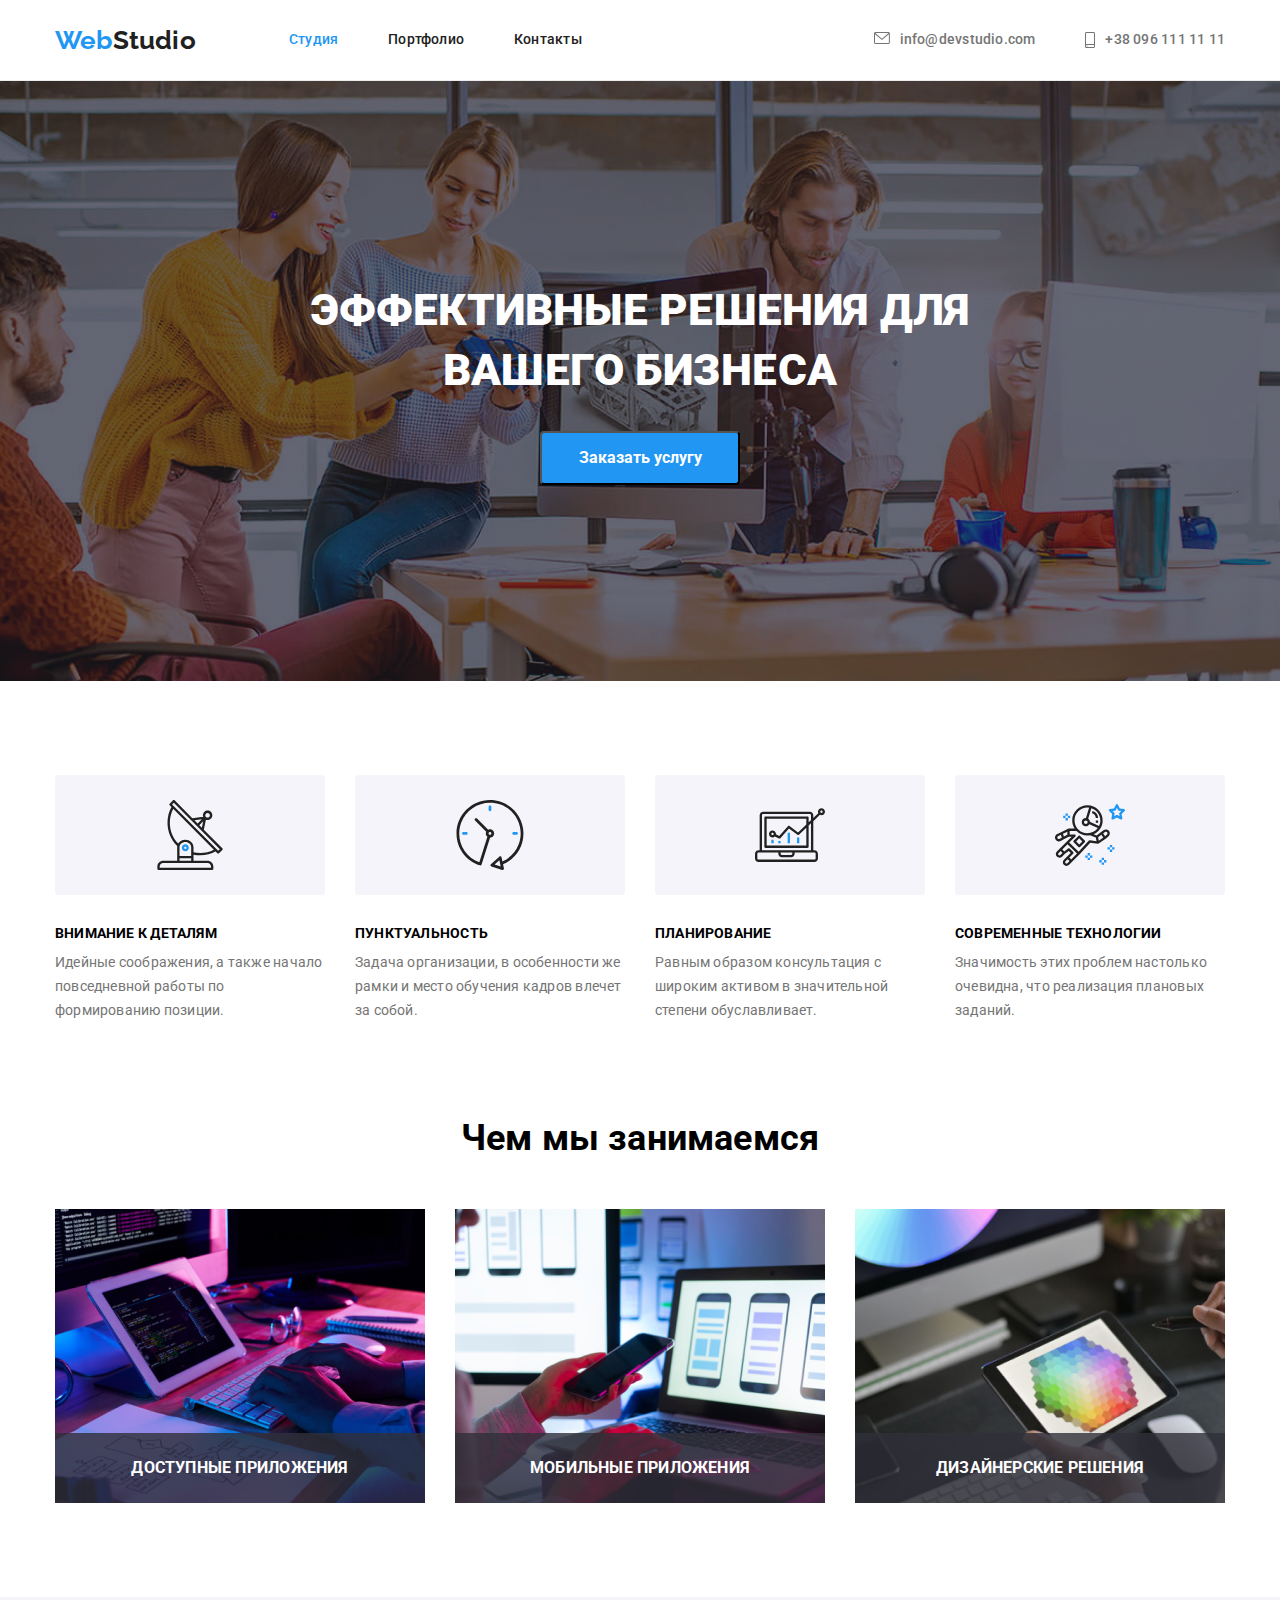
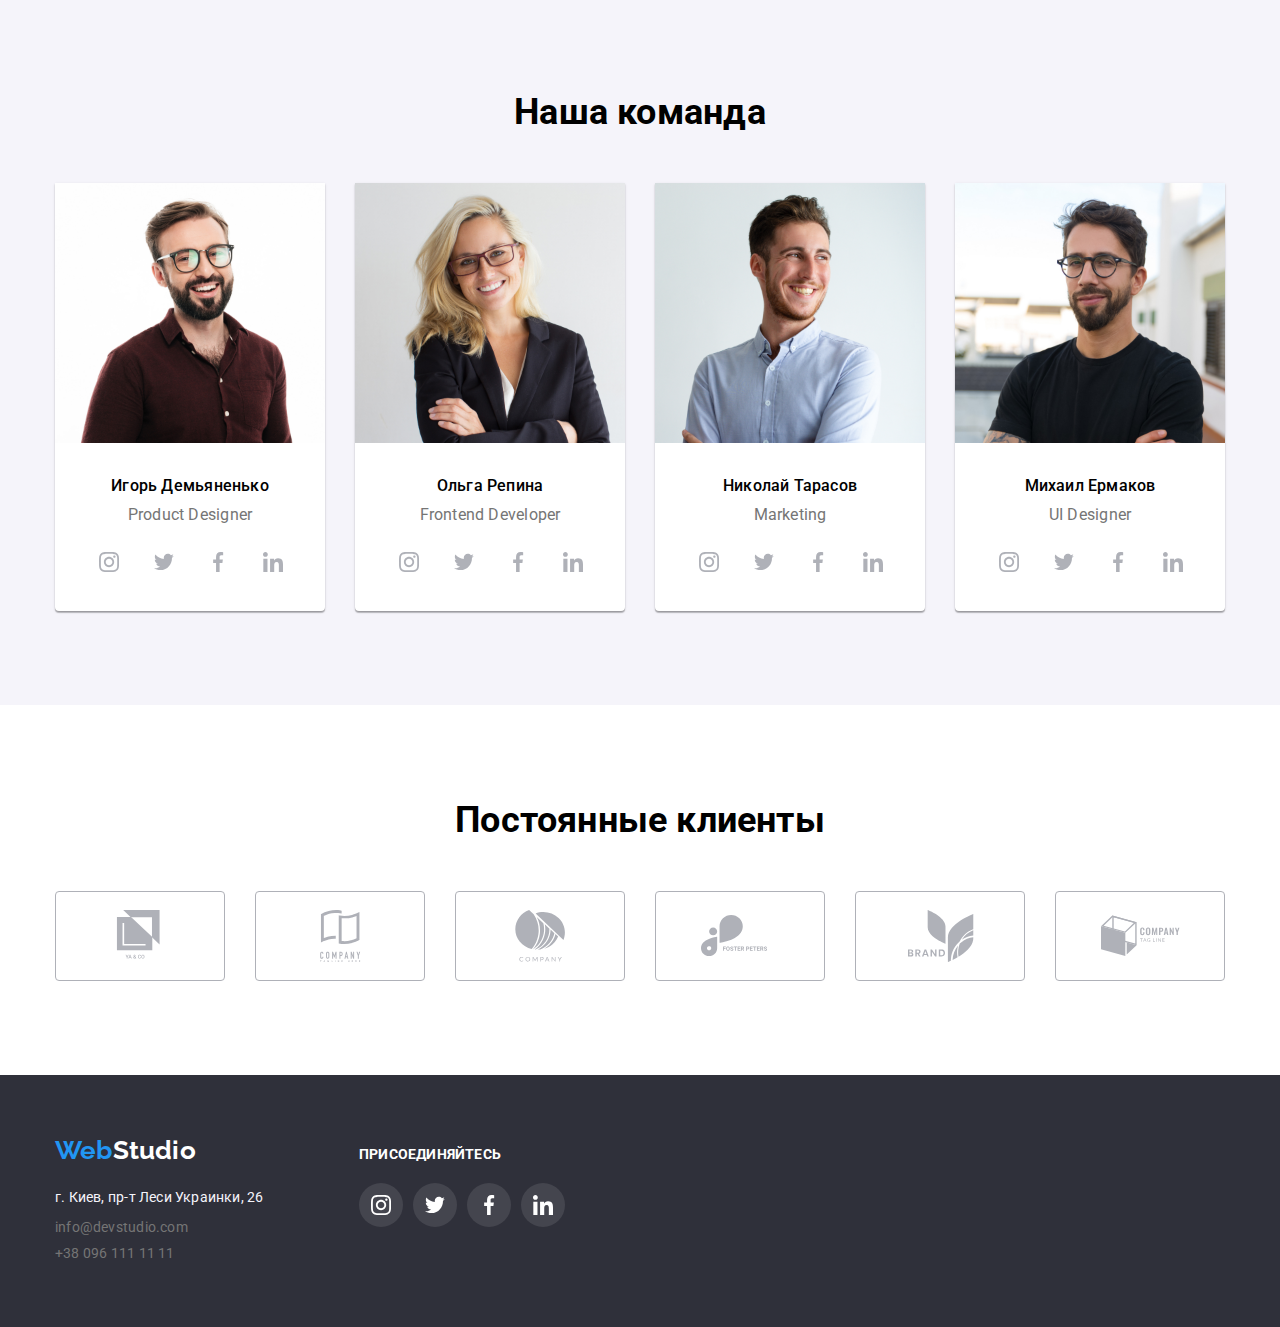
==== index.html @ 221ba4b7 "hw-5" ====
<!DOCTYPE html>
<html lang="en">

<head>
    <meta charset="UTF-8">
    <meta name="viewport" content="width=device-width, initial-scale=1.0">
    <title>Document</title>
    <link rel="stylesheet" href="https://cdnjs.cloudflare.com/ajax/libs/modern-normalize/1.0.0/modern-normalize.min.css">
    <link href="https://fonts.googleapis.com/css2?family=Raleway:wght@700&family=Roboto:wght@400;500;700;900&display=swap" rel="stylesheet">
    <link rel="stylesheet" href="./css/style.css">
    <link rel="preconnect" href="https://fonts.gstatic.com">
    
</head>

<body>
    <!--Header-->
    <header>
        <div class="container" >
            <nav class="nav-bar">
            <a href="index.html" class="logo-title"> 
                Web<span class="logoweb" >Studio</span>
            </a>

            <ul class="list-nav list">
                <li class="item"><a class="current" href="./index.html" >Студия</a></li>
                <li class="item"><a class="head-link" href="./portfolio.html">Портфолио</a></li>
                <li class="item"><a class="head-link" href="#" >Контакты</a></li>
            </ul>
            </nav>  
            
            <ul class="auth-nav list">
                <li class="email-link">
                    <a href="mailto:info@devstudio.com" class="contacts">
                        <svg class="icon-envelope">
                        <use href="./img/sprite.svg#icon-envelope"></use>
                        </svg>info@devstudio.com </a >
                </li>
                <li class="tel-link">
                    <a href="tel:380961111111" class="contacts">
                        <svg class="icon-smartphone">
                            <use href="./img/sprite.svg#icon-smartphone"></use>
                            </svg>+38 096 111 11 11</a>
                    
                </li>
            </ul>
        
        </div>
    </header>


    <!--Hero-->

    <main>
        <section class="hero">
            <div class="overlay">
            <h1 class="slogan">ЭФФЕКТИВНЫЕ РЕШЕНИЯ ДЛЯ ВАШЕГО БИЗНЕСА</h1>
            <button  class="button-studio" type="button">Заказать услугу</button>
            </div>
        </section>

    <!--Features-->


    <section class="features">
        <div class="section-features container">
            <ul class="list">
                <li class="skils">
                    <div class="skills-icon-link">
                        <svg class="skill-icon">
                            <use href="./img/sprite.svg#icon-antenna"></use>
                        </svg>
                    </div>
                    <h3 class="skils-list">ВНИМАНИЕ К ДЕТАЛЯМ</h3>
                    <p class="skils-title">Идейные соображения, а также начало повседневной работы по формированию позиции.</p>
                </li>
                <li class="skils">
                    <div class="skills-icon-link">
                        <svg class="skill-icon">
                            <use href="./img/sprite.svg#icon-clock"></use>
                        </svg>
                    </div>
                    <h3 class="skils-list">ПУНКТУАЛЬНОСТЬ</h3>
                    <p class="skils-title">Задача организации, в особенности же рамки и место обучения кадров влечет за собой.</p>
                </li>
                <li class="skils">
                    <div class="skills-icon-link">
                        <svg class="skill-icon">
                            <use href="./img/sprite.svg#icon-diagram"></use>
                        </svg>
                    </div>
                    <h3 class="skils-list">ПЛАНИРОВАНИЕ</h3>
                    <p class="skils-title">Равным образом консультация с широким активом в значительной степени обуславливает.</p>

                </li>
                <li class="skils">
                    <div class="skills-icon-link">
                        <svg class="skill-icon">
                            <use href="./img/sprite.svg#icon-astronaut"></use>
                        </svg>
                    </div>
                    <h3 class="skils-list">СОВРЕМЕННЫЕ ТЕХНОЛОГИИ </h3>
                    <p class="skils-title">Значимость этих проблем настолько очевидна, что реализация плановых заданий.</p>
                </li>
            </ul>
        </div>
    </section>

        <!--What are we doing-->
        <div class="img-container">
                <div>
                    <h2 class="section-slogan">Чем мы занимаемся</h2>
                        <ul class="img list">
                            <li>
                                <div class="product">
                                    <img  src="./img/laptop.jpg" alt="coding1">
                                    <div class="image-overlay">
                                        <h3 class="image-title">ДОСТУПНЫЕ ПРИЛОЖЕНИЯ</h3>
                                    </div>
                                </div>
                            </li>
                            <li>
                                <div class="product">
                                    <img class="coding-photo "  src="./img/iphone.jpg" alt="coding2">
                                    <div class="image-overlay">
                                        <h3 class="image-title">МОБИЛЬНЫЕ ПРИЛОЖЕНИЯ</h3>
                                    </div>
                                </div>   
                            </li>
                            
                            <li>
                                <div class="product">
                                    <img  src="./img/pixels.jpg" alt="coding3">
                                    <div class="image-overlay">
                                        <h3 class="image-title">ДИЗАЙНЕРСКИЕ РЕШЕНИЯ</h3>
                                    </div>
                                </div>   
                            </li> 
                            
                        </ul>
                </div> 
        </div>

        <!--Our team section-->
        <section class="our-team-container">
            <div class="our-team">
                <h2 class="section-slogan">Наша команда</h2>
                <ul class="team list">
                    <li class="team-person">
                        <img src="./img//igor.jpg" alt="photo of igor" width="270">
                        <div class="descr-container">
                            <h3 class="names">Игорь Демьяненько</h3>
                            <p class="profession">Product Designer</p>
                            <ul class="social-links list">
                                <li class="instagram">
                                    <a class="icon-link" href="#">
                                        <svg class="social-icon">
                                            <use href="./img/sprite.svg#icon-instagram"></use>
                                        </svg>
                                    </a>
                                </li>
                                <li class="twitter">
                                    <a class="icon-link" href="#">
                                        <svg class="social-icon">
                                            <use href="./img/sprite.svg#icon-twitter"></use>
                                        </svg>
                                    </a>
                                </li>
                                <li class="facebook">
                                    <a class="icon-link" href="#">
                                        <svg class="social-icon">
                                            <use href="./img/sprite.svg#icon-facebook"></use>
                                        </svg>
                                    </a>
                                </li>
                                <li class="linkedin">
                                    <a class="icon-link" href="#">
                                        <svg class="social-icon">
                                            <use href="./img/sprite.svg#icon-linkedin"></use>
                                        </svg>
                                    </a>
                                </li>
                            </ul>
                        </div>
                    </li>
                    <li class="team-person">
                        <img src="./img//olga.jpg" alt="photo of olga" width="270">
                        <div class="descr-container">
                            <h3 class="names">Ольга Репина</h3>
                            <p class="profession">Frontend Developer</p>
                            <ul class="social-links list">
                                <li class="instagram">
                                    <a class="icon-link" href="#">
                                        <svg class="social-icon">
                                            <use href="./img/sprite.svg#icon-instagram"></use>
                                        </svg>
                                    </a>
                                </li>
                                <li class="twitter">
                                    <a class="icon-link" href="#">
                                        <svg class="social-icon">
                                            <use href="./img/sprite.svg#icon-twitter"></use>
                                        </svg>
                                    </a>
                                </li>
                                <li class="facebook">
                                    <a class="icon-link" href="#">
                                        <svg class="social-icon">
                                            <use href="./img/sprite.svg#icon-facebook"></use>
                                        </svg>
                                    </a>
                                </li>
                                <li class="linkedin">
                                    <a class="icon-link" href="#">
                                        <svg class="social-icon">
                                            <use href="./img/sprite.svg#icon-linkedin"></use>
                                        </svg>
                                    </a>
                                </li>
                            </ul>
                        </div>
                    </li>
                    <li class="team-person">
                        <img src="./img/nikolay.jpg" alt="photo of nikolay" width="270">
                        <div class="descr-container">
                            <h3 class="names">Николай Тарасов</h3>
                            <p class="profession">Marketing</p>
                            <ul class="social-links list">
                                <li class="instagram">
                                    <a class="icon-link" href="#">
                                        <svg class="social-icon">
                                            <use href="./img/sprite.svg#icon-instagram"></use>
                                        </svg>
                                    </a>
                                </li>
                                <li class="twitter">
                                    <a class="icon-link" href="#">
                                        <svg class="social-icon">
                                            <use href="./img/sprite.svg#icon-twitter"></use>
                                        </svg>
                                    </a>
                                </li>
                                <li class="facebook">
                                    <a class="icon-link" href="#">
                                        <svg class="social-icon">
                                            <use href="./img/sprite.svg#icon-facebook"></use>
                                        </svg>
                                    </a>
                                </li>
                                <li class="linkedin">
                                    <a class="icon-link" href="#">
                                        <svg class="social-icon">
                                            <use href="./img/sprite.svg#icon-linkedin"></use>
                                        </svg>
                                    </a>
                                </li>
                            </ul>
                        </div>
                    </li>
                    <li class="team-person">
                        <img src="./img//mihail.jpg" alt="photo of mihail" width="270">
                        <div class="descr-container">
                            <h3 class="names">Михаил Ермаков</h3>
                            <p class="profession">UI Designer</p>
                            <ul class="social-links list">
                                <li class="instagram">
                                    <a class="icon-link" href="#">
                                        <svg class="social-icon">
                                            <use href="./img/sprite.svg#icon-instagram"></use>
                                        </svg>
                                    </a>
                                </li>
                                <li class="twitter">
                                    <a class="icon-link" href="#">
                                        <svg class="social-icon">
                                            <use href="./img/sprite.svg#icon-twitter"></use>
                                        </svg>
                                    </a>
                                </li>
                                <li class="facebook">
                                    <a class="icon-link" href="#">
                                        <svg class="social-icon">
                                            <use href="./img/sprite.svg#icon-facebook"></use>
                                        </svg>
                                    </a>
                                </li>
                                <li class="linkedin">
                                    <a class="icon-link" href="#">
                                        <svg class="social-icon">
                                            <use href="./img/sprite.svg#icon-linkedin"></use>
                                        </svg>
                                    </a>
                                </li>
                            </ul>
                        </div>
                    </li>
                </ul>
            </div>
        </section>
<!--постоянные клиенты-->
<section>
    <div class="clients-container">
        <h2 class="section-slogan">Постоянные клиенты</h2>
        <ul class="logo-list list">
            <li class="logo">
                <a class="logo-link" href="#">
                    <svg class="logo-icon">
                        <use href="./img/sprite.svg#icon-logo"  ></use>
                    </svg>
                </a>
            </li>
            <li class="logo">
                <a class="logo-link" href="#">
                    <svg class="logo-icon">
                        <use href="./img/sprite.svg#icon-logo-2"></use>
                    </svg>
                </a>
            </li>
            <li class="logo">
                <a class="logo-link" href="#">
                    <svg class="logo-icon">
                        <use href="./img/sprite.svg#icon-logo-3"></use>
                    </svg>
                </a>
            </li>
            <li class="logo">
                <a class="logo-link" href="#">
                    <svg class="logo-icon" >
                        <use href="./img/sprite.svg#icon-logo-4-1" ></use>
                    </svg>
                </a>
            </li>
            <li class="logo">
                <a class="logo-link" href="#">
                    <svg class="logo-icon">
                        <use href="./img/symbol-defs.svg#icon-logo-5-2"  ></use>
                    </svg>
                </a>
            </li>
            <li class="logo">
                <a class="logo-link" href="#">
                    <svg class="logo-icon" width="88" higth="45">
                        <use href="./img/sprite.svg#icon-logo-6-1" ></use>
                    </svg>
                </a>
            </li>
        </ul>
    </div>
</section>

</main>

    <!--Footer -->
    <footer class="page-footer">
        <div class="footer-container" >
            <div class="first-column">
                <a class="logo-title" href="./index.html">
                    <span>Web</span><span class="studio-footer">Studio</span>
                </a>
                <address class="location">
                    <span class="location-adress">г. Киев, пр-т Леси Украинки, 26</span> 
                </address>
                <ul class="footer-contacts">
                    <li class="footer-email"><a class="contacts-email"
                            href="mailto:info@devstudio.com">info@devstudio.com</a></li>
                    <li class="footer-tel"><a class="contacts-tel" href="tel:+380961111111">+38 096 111 11 11</a></li>
                </ul>
            </div>
        
        <div class="second-column">
            <p class="subscribe">Присоединяйтесь</p>
            <ul class="footer-social-links list">
                <li class="footer-social-item">
                    <a class="footer-icon-link" href="#">
                        <svg class="footer-social-icon">
                            <use href="./img/sprite.svg#icon-instagram"></use>
                        </svg>
                    </a>
                </li>
                <li class="footer-social-item">
                    <a class="footer-icon-link" href="#">
                        <svg class="footer-social-icon">
                            <use href="./img/sprite.svg#icon-twitter"></use>
                        </svg>
                    </a>
                </li>
                <li class="footer-social-item">
                    <a class="footer-icon-link" href="#">
                        <svg class="footer-social-icon">
                            <use href="./img/sprite.svg#icon-facebook"></use>
                        </svg>
                    </a>
                </li>
                <li class="footer-social-item">
                    <a class="footer-icon-link" href="#">
                        <svg class="footer-social-icon">
                            <use href="./img/sprite.svg#icon-linkedin"></use>
                        </svg>
                    </a>
                </li>
            </ul>
        </div>
    </div>
    </footer>
</body>

</html>
---- css/style.css ----
:root { 
--main-background-color:  #FFFFFF;
--sec-background-color:#F5F4FA; 
--dark-background-color:#2F303A;  
--accent-color: #2196F3;
--main-color: #212121;
--secondary-color: #757575; 
}

body { background-color: var(--main-background-color);
    font-weight: 400;
    font-size: 14px;
    letter-spacing: 0.015em;
    font-family: Roboto, sans-serif;}



a { text-decoration:none;}
li {list-style:none; 
font-family: Roboto;}

section {
    padding: 94px 0;
}

.footer-container,
.our-team, 
.container,
.clients-container,
.img-container { width: 1200px;
    padding-left: 15px;
    padding-right: 15px;
    margin-left: auto;
    margin-right: auto;}


/*header*/
header {
    border-bottom: 1px solid #ECECEC;
    background-color: var(--main-background-color);
}

.list {
    display: flex;
    padding: 0;
    margin: 0;
    list-style: none;
    text-decoration: none;
}


.nav-bar {  display: flex;
    align-items: center;}

.container {
    display: flex;
    align-items: center;
    justify-content: space-between;}

.logo-title { 
    margin-right: 93px;
    font-family: Raleway, sans-serif;
    text-decoration: none;
    font-weight: 700;
    font-size: 26px;
    line-height: 1.19;
}

.logoweb { color: #212121; }

.current,
.nav-logo-title > span,
.logo-title {
    color: var(--accent-color);
}

a{display: block;}


.icon-envelope {
    width: 16px;
    height: 12px;
    margin-right: 10px;
}

.icon-smartphone{
    width: 10px;
    height: 16px;
    margin-right: 10px;
}

.current,
.head-link {  padding: 32px 0;
    list-style: none;
    text-decoration: none;}

.list-nav,
.head-link {color: var(--main-color);
    font-weight: 500;
    font-size: 14px;
    line-height: 1.14;
    text-decoration: none;}
.auth-nav,
.contacts {display: flex;
     font-weight: 500;
    font-size: 14px;
    line-height: 1.14;
    text-decoration: none;
    color: var(--secondary-color);}

.logo-title,
.list-nav,
.head-link { --main-color: #212121 }

.item { margin-right: 50px; }

.item:last-child {
    margin: 0px;}

.tel-link {  margin-left: 50px;}

.head-link:focus,
.head-link:hover,
.contacts:focus,
.contacts:hover,
.contacts-email:focus,
.contacts-email:hover,
.contacts-tel:focus,
.contacts-tel:hover { color: var(--accent-color);
    transition: color 0.25s;
    cursor: pointer;}


/*hero*/
.hero > div {
    display: block;
}


.overlay {  width: 696px;
    margin: 0 auto;}

.hero {max-width: 1600px;
    height: 600px;
    padding-top: 200px;
    padding-bottom: 200px;

    margin: 0 auto;
    text-align: center;
    background-image: url(../img/winter.jpg);
    background-repeat: no-repeat;
    background-size: cover;
    background-position: center;
    background-image: linear-gradient(
      to right,
      rgba(47, 48, 58, 0.4),
      rgba(47, 48, 58, 0.4)
    ),
    url(../img/winter.jpg);
    text-align: center;
    background-color: var(--dark-background-color);
    
}



.slogan{
    margin: 0 0 30px 0;
    color: var(--main-background-color);
    
    font-weight: 900;
    font-size: 44px;
    line-height: 1.36;

    text-transform: uppercase;}

.button-studio {
 display: inline-block;
 min-width: 200px;
border-radius: 4px;
padding: 10px 32px;
font-weight: 700; 
font-size: 16px;
 line-height: 1.9;
 text-decoration: none;
 text-align: center;
 color: var(--main-background-color);
background: var(--accent-color);
    }


/*Features*/
.skill-icon {
    width: 70px;
    height: 70px;
    display: flex;
    align-items: center;
    justify-content: center;
}

.skills-icon-link {
    display: flex;
    align-items: center;
    justify-content: center;
    margin: 0 0 30px 0;
    width: 270px;
    height: 120px;

    background: #F5F4FA;
    border-radius: 4px;
}


.features { padding-top: 94px; padding-bottom: 0;}


.skils {
    margin-right: 30px;
}
.skils:last-child {
    margin: 0;
}

.skils-list {
    margin-top: 0;
    margin-bottom: 10px;
    font-size: 14px;
    text-transform: uppercase;
}

.skils-title {
    flex-wrap: wrap;
    margin-top: 0;
    margin-bottom: 0;
    line-height: 1.71;
    color:  #757575
}


.title-list { color: var(--main-color);
    font-weight: bold;
    font-size: 14px;
    line-height: 16px;}
.text-title  { color: var(--secondary-color);
    margin-top: 10px;
    margin-right:30px;
    width: 270px;
    height: 75px;
    font-weight: normal;
    font-size: 14px;
    line-height: 24px;}

/*What are we doing*/

.img-container {
    
    padding-top: 94px;
    padding-bottom: 94px;
    width: 1200px;
    padding-left: 15px;
    padding-right: 15px;
    margin-left: auto;
    margin-right: auto;
}

.img {
    display: flex;
    justify-content: space-between;
}


.section-slogan {
    margin-bottom: 50px;
    margin-top: 0;
    font-size: 36px;
    line-height: 1.17;
    text-align: center;}

    .product {   
        display: flex; 
        position: relative;
        
    }
    
    .image-overlay {
        position: absolute;
        display: flex;
        align-items: center;
        justify-content: center;
        
        margin: 0;
        width: 370px;
        height: 70px;
        bottom: 0;
        left: 0;
    
        text-transform: uppercase;
    
        color: var(--main-background-color);
        background: rgba(47, 48, 58, 0.8);
    }
    
    .image-title {
        text-transform: uppercase;
        color: var(--main-background-color);
    }    




/*Our team section*/

.our-team-container {
    padding-left: 15px;
    padding-right: 15px;
    margin-left: auto;
    margin-right: auto;
    padding-bottom: 94px;
padding-top: 94px;}
.descr-container {
    padding-top: 30px;
    
}

.names {
   margin-top: 0;
   margin-bottom: 10px;
   font-weight: 500;
   font-size: 16px;
   line-height: 1.19;
   text-align: center;

   color: var(--text-color);
}

.team-person {
   
   margin-right: 30px;
   height: 428px;
   padding: 0;

   background: #FFFFFF;

   box-shadow: 0px 1px 3px rgba(0, 0, 0, 0.12), 0px 1px 1px rgba(0, 0, 0, 0.14), 0px 2px 1px rgba(0, 0, 0, 0.2);
   border-radius: 0px 0px 4px 4px;
}

.team-person:last-child {
   margin-right: 0;
}
.profession {
   margin-top: 0;
   margin-bottom: 0;
   font-size: 16px;
   line-height: 1.19;

   text-align: center;

   color: var(--secondary-color);
}

.our-team-container {
   background-color: var(--sec-background-color)
}

.social-links {
    display: flex;
    justify-content: space-between;
    margin-right: 30px;
    margin-left: 32px;
    margin-top: 16px;}
    
.icon-link {
    display: flex;
    justify-content: center;
    align-items: center;
    width: 44px;
    height: 44px;
    color: #afb1b8;    
    ;

    border-radius: 50%;
}

.social-icon {
    width: 20px;
    height: 20px;
}


.icon-link:hover,
.icon-link:focus {
    color: var(--main-background-color);
    background-color: var(--accent-color);
    filter: drop-shadow(0px 4px 4px rgba(0, 0, 0, 0.25));
}

/* Постоянные клиенты */
.logo-list {
    display: flex;
    justify-content: space-between;
}
    
.logo-link {
    display: flex;
    justify-content: center;
    align-items: center;
    width: 170px;
    height: 90px;
    margin-right: 30px;
    
    color: #afb1b8;    
    fill: currentColor;

    border: 1px solid #AFB1B8;
    box-sizing: border-box;
    border-radius: 4px;
}
.logo-link:last-child {
    margin: 0;
}

.logo-icon {
    width: 79px;
    height: 52px;
}

.logo-link:hover,
.logo-link:focus {
    color: var(--accent-color);
    border-color: var(--accent-color);
    filter: drop-shadow(0px 4px 4px rgba(0, 0, 0, 0.25));
}

/*Footer */ 



.page-footer {
    padding-left: 15px;
    padding-right: 15px;
    margin-left: auto;
    margin-right: auto;
    height: 252px;
    padding-top: 60px;
    padding-bottom: 60px;
    background-color: var(--dark-background-color);
}

.footer-container{ 
    display: flex; align-items: baseline;
}

.location {
    margin-top: 20px;
    margin-bottom: 9px;
    font-style: normal;
    font-weight: 400;
    font-size: 14px;
    line-height: 1.71;
}

.location {
    color: var(--sec-background-color);
}
.studio-footer {
    color: var(--main-background-color);
}

.contacts-tel,
.contacts-email {
    display: inline-block;
    font-weight: 400;
    font-size: 14px;
    line-height: 1.14;
    text-decoration: none;

    color: var(--secondary-color);
}


.footer-email {
    margin-bottom: 9px;
}

.footer-contacts {
    list-style: none;
    margin-top: 0;
    margin-bottom: 0;
    padding: 0;

}



.first-column {
    margin-right: 70px;
}
.subscribe {
    margin-top: 0;
    margin-bottom: 20px;
    font-weight: 700;
    font-size: 14px;
    line-height: 1.14;
    text-transform: uppercase;
    color: var(--main-background-color);
}

.footer-social-item:not(:last-child) {    
    margin-right: 10px;
}

.footer-icon-link {
    display: flex;
    justify-content: center;
    align-items: center;
    width: 44px;
    height: 44px;
    
    color: var(--main-background-color);
    
    background: rgba(255, 255, 255, 0.1);
    
    border-radius: 50%;
}

.footer-social-icon {
    width: 20px;
    height: 20px;
    
}

.footer-icon-link:hover,
.footer-icon-link:focus {
    background-color: var(--accent-color);
}



/*Hero-portf */
    /*Buttons section */
    .main-portfolio { width: 1200px;
        padding-left: 15px;
        padding-right: 15px;
        margin-left: auto;
        margin-right: auto;}
    .buttons,
    .current-button {
        margin-right: 8px;
        padding: 6px 22px;
        background: var(--sec-background-color);
        border-radius: 4px;
        border-style: none;
    
        font-weight: 500;
        font-size: 16px;
        line-height: 1.6;
        text-align: center;
    
        outline: transparent;
        color: var(--main-color);}
    
    .buttons-section {
        padding-bottom: 50px;
        display: flex;
        justify-content: center;}
    
    .buttons:focus,
    .buttons:hover,
    .current-button {
        color: var(--main-background-color);
        background-color:  var(--accent-color);
        transition: color 0.25s, background-color 0.25s;
        box-shadow: 0 0.5em 0.5em -0.4em var(--main-color);
        transform: translateY(-0.15em);
        cursor: pointer;} 
        
        
.portfo { width: 1230px;
    padding-left: 15px;
    padding-right: 15px;
    margin-left: auto;
    margin-right: auto;}



        .projects {
            display: flex;
            flex-wrap: wrap;
            padding-left: 0;
            margin: 0;
            
            list-style: none;
        }
        
        .projects-item:nth-child(3n) {
            margin-right: 0;
        }
        
        .projects-item:nth-last-child(-n+3){
            margin-bottom: 0;
        }
        
        .project-content {
            text-decoration: none;
            
            
        }
        
        
        .projects-item {
            margin-right: 30px;
            margin-bottom: 30px;
            background:var(--main-background-color);
            border: 1px solid #EEEEEE;
        }
        .project-content:hover, .project-content:focus {
            box-shadow: 0px 1px 1px rgba(0, 0, 0, 0.12), 0px 4px 4px rgba(0, 0, 0, 0.06), 1px 4px 6px rgba(0, 0, 0, 0.16);
        }
        

        
        .description {
            padding: 20px 24px;
            
        }
        
        
        .project-title {
            margin: 0px 0px 4px 0px;
            font-weight: 700;
            font-size: 18px;
            line-height: 2;
        
            color: var(--main-color);
            text-decoration: none
        }
        
        .project-technology {
            color: var(--secondary-color);
            margin: 0;
            font-size: 16px;
            line-height: 1.9;
            text-decoration: none
            ;
        }
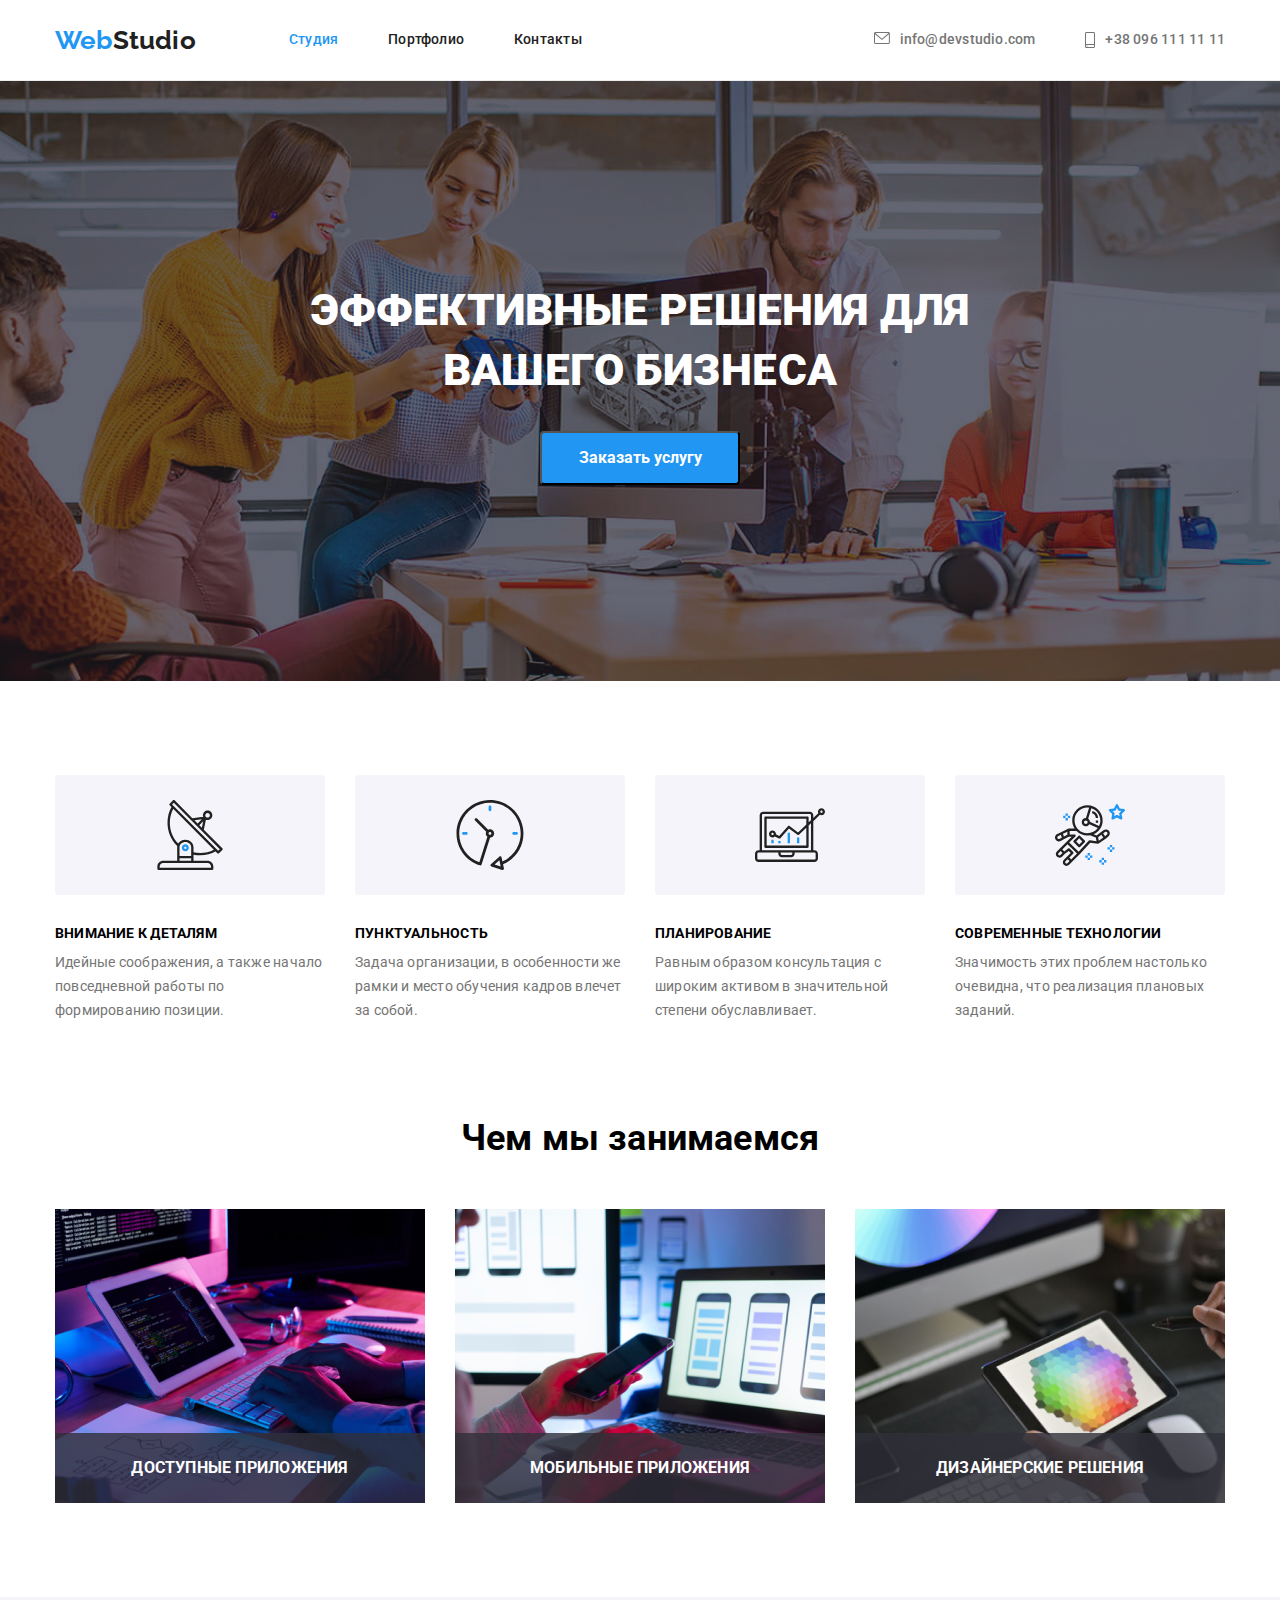
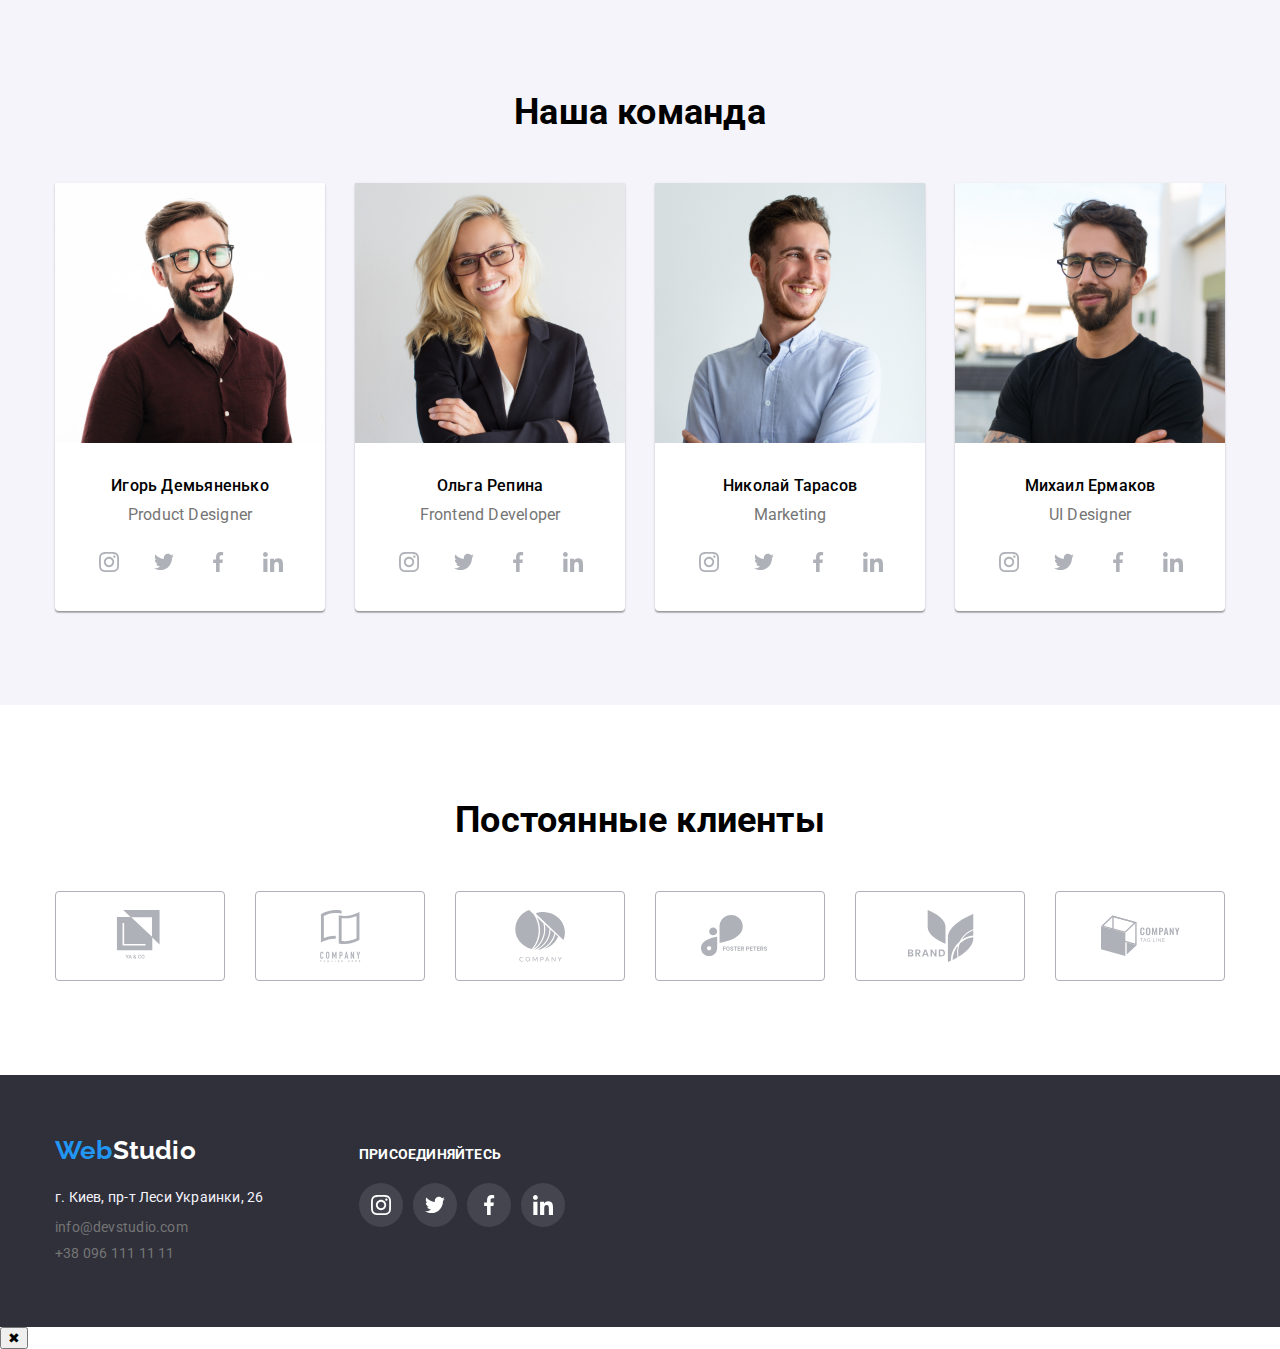
==== commit ff722d5a: "Update index.html" ====
--- a/index.html
+++ b/index.html
@@ -401,6 +401,11 @@
         </div>
     </div>
     </footer>
+    <div class="backdrop is-hidden" data-modal>
+        <div class="modal">
+            <button class="modal-button" data-modal-close>&#10006;</button>
+        </div>
+    
 </body>
 
 </html>--- a/css/style.css
+++ b/css/style.css
@@ -620,10 +620,7 @@
         
 
         
-        .description {
-            padding: 20px 24px;
-            
-        }
+       
         
         
         .project-title {
@@ -645,6 +642,68 @@
             ;
         }
         
+        /* Project-overlay */
+.description {
+    position: relative;
+
+    overflow: hidden;
+    outline: transparent;
+}
+
+.project-overlay {
+    position: absolute;
+    top: 0;
+    left: 0;
+    width: 100%;
+    height: 100%;
+
+    background-color: rgba(33, 150, 243, 0.9);
+
+    transform: translateY(100%);
+    transition: 250ms ease;
+    
+    transition-timing-function: cubic-bezier(0.4, 0, 0.2, 1);
+}
+
+.tech-description {
+    margin: 0;
+    padding: 63px 24px;
+
+    font-family: Roboto;
+    font-style: normal;
+    font-weight: normal;
+    font-size: 18px;
+    line-height: 1.55;
+
+    color: var(--main-background-color);
+}
+
+.project-content:hover .project-overlay,
+.project-content:focus .project-overlay {
+    transform: translateY(0);
+}
+
+/* Project-names */
+.project-name-container {
+    padding: 20px 24px;
+}
+
+.project-title {
+    margin: 0px 0px 4px 0px;
+    font-weight: 700;
+    font-size: 18px;
+    line-height: 2;
+
+    color: var(--main-color);
+}
+
+.project-technology {
+    margin: 0;
+    font-size: 16px;
+    line-height: 1.9;
+
+    color: var(--secondary-color);
+}
        
 
 
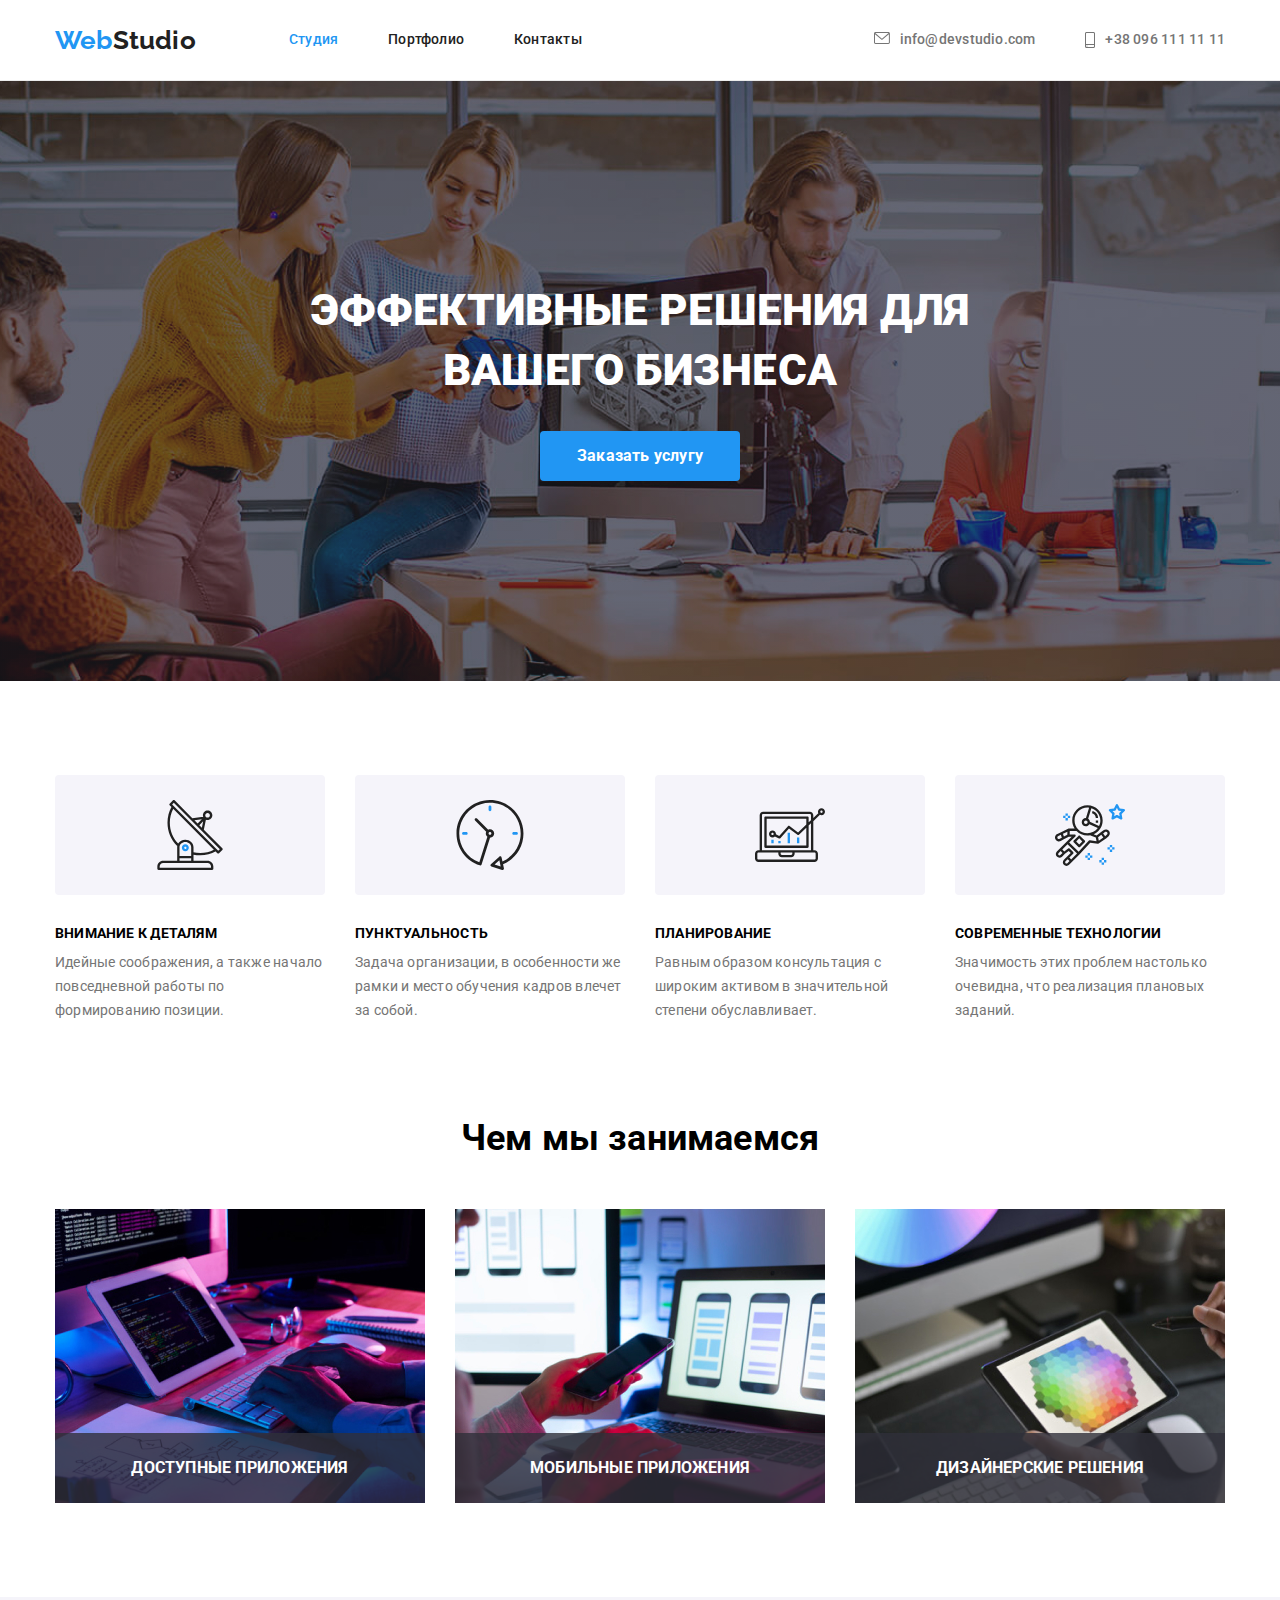
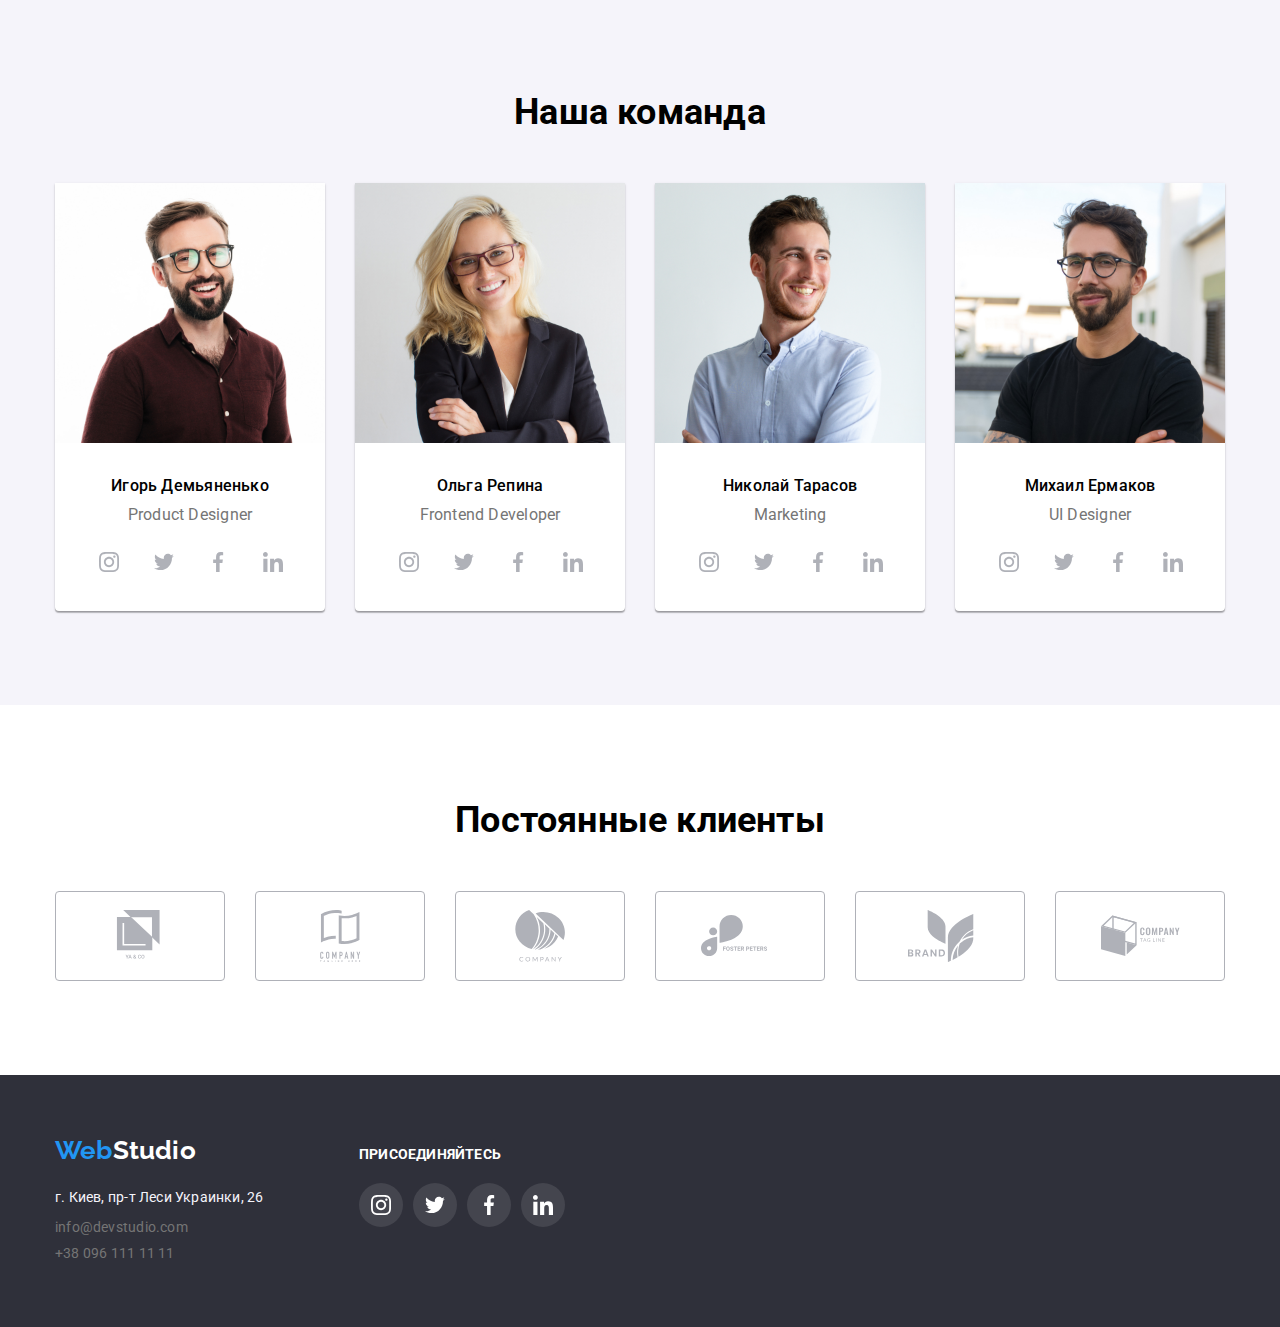
==== commit d0f6956a: "js hw-5" ====
--- a/index.html
+++ b/index.html
@@ -54,7 +54,7 @@
         <section class="hero">
             <div class="overlay">
             <h1 class="slogan">ЭФФЕКТИВНЫЕ РЕШЕНИЯ ДЛЯ ВАШЕГО БИЗНЕСА</h1>
-            <button  class="button-studio" type="button">Заказать услугу</button>
+            <a  class="button-studio"  href="#" data-modal-open >Заказать услугу</a>
             </div>
         </section>
 
@@ -403,9 +403,11 @@
     </footer>
     <div class="backdrop is-hidden" data-modal>
         <div class="modal">
-            <button class="modal-button" data-modal-close>&#10006;</button>
+            <button class="modal-button" data-modal-close>&#1006;</button>
         </div>
-    
+    </div>
+
+    <script src="./js/modal.js."></script>
 </body>
 
 </html>--- a/css/style.css
+++ b/css/style.css
@@ -706,5 +706,61 @@
 }
        
 
-
-
+/* Backdrop */
+.backdrop {
+    position: fixed;
+    top: 0;
+    left: 0;
+    width: 100%;
+    height: 100%;
+
+    background-color: rgba(0, 0, 0, 0.5);;
+
+    opacity: 1;
+    transition: opacity 250ms cubic-bezier(0.4, 0, 0.2, 1);
+}
+
+.backdrop.is-hidden {
+    opacity: 0;
+    pointer-events: none;
+}
+
+.backdrop.is-hidden .modal {
+    transform: translate(-50%, -50%) scale(0.9);
+}
+
+.modal {
+    position: absolute;
+    top: 50%;
+    left: 50%;
+
+    width: 528px;
+    height: 581px;
+
+    background-color: var(--main-background-color);
+    box-shadow: 0px 1px 3px rgba(0, 0, 0, 0.12), 0px 1px 1px rgba(0, 0, 0, 0.14), 0px 2px 1px rgba(0, 0, 0, 0.2);
+    border-radius: 4px;
+
+    transform: translate(-50%, -50%) scale(1);
+    transition: transform 250ms cubic-bezier(0.4, 0, 0.2, 1);
+}
+
+.modal-button {
+    position: absolute;
+    right: 0;
+    margin-top: 8px;
+    margin-right: 8px;
+
+    width: 30px;
+    height: 30px;
+    padding: 6px;
+
+
+    background-color: var(--main-background-color);
+    border: 1px solid rgba(0, 0, 0, 0.1);
+    border-radius: 50%;
+
+    box-sizing: border-box;
+}
+
+
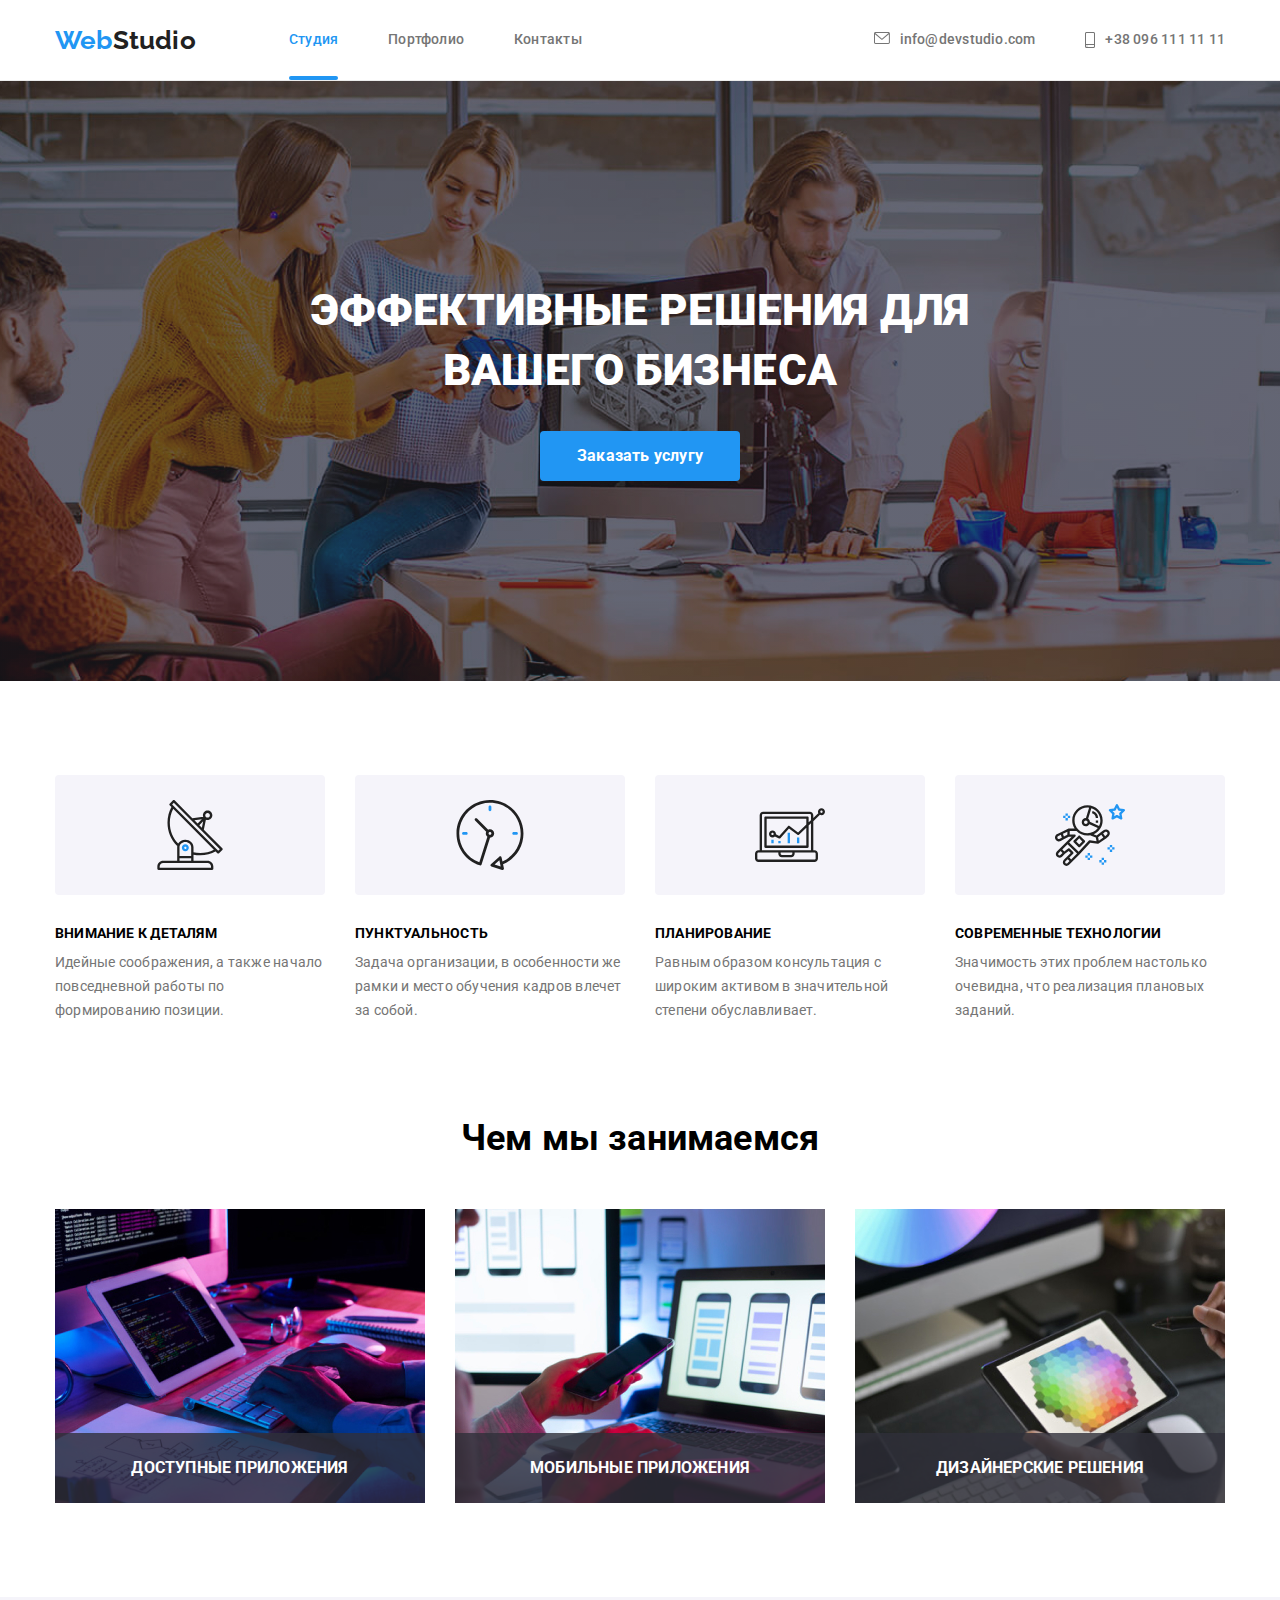
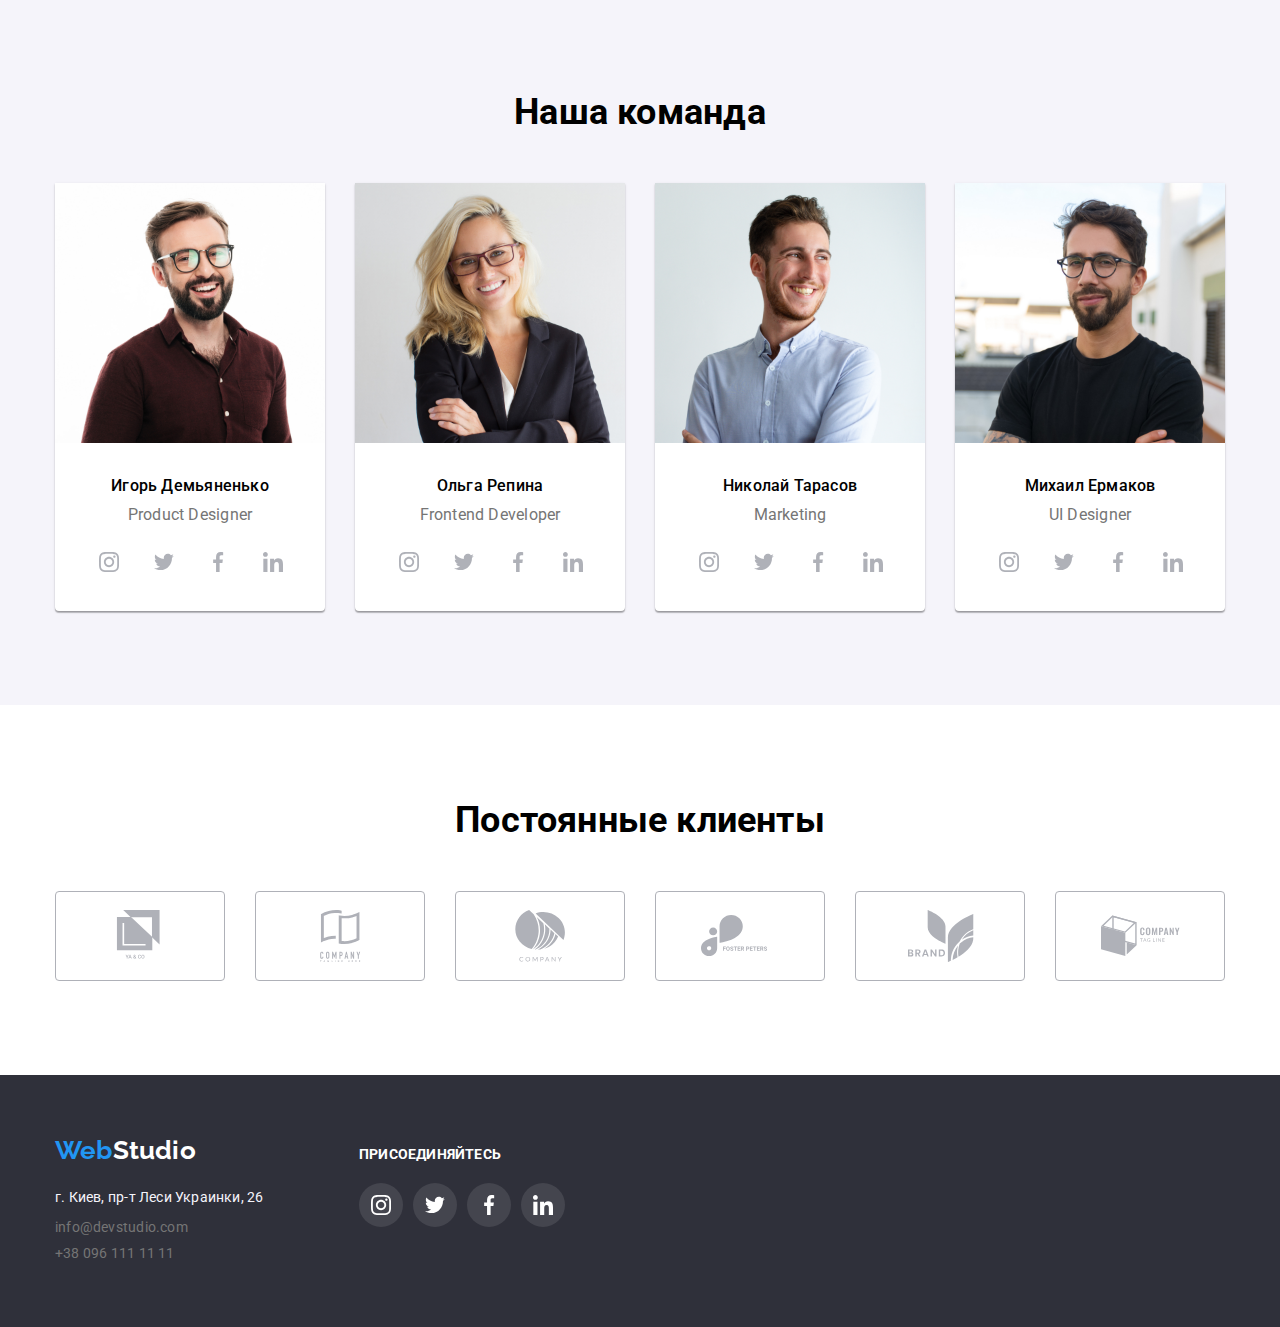
==== commit 28d02778: "css header" ====
--- a/index.html
+++ b/index.html
@@ -407,7 +407,7 @@
         </div>
     </div>
 
-    <script src="./js/modal.js."></script>
+    <script src="./js/modal.js"></script>
 </body>
 
 </html>--- a/css/style.css
+++ b/css/style.css
@@ -95,11 +95,7 @@
     text-decoration: none;}
 
 .list-nav,
-.head-link {color: var(--main-color);
-    font-weight: 500;
-    font-size: 14px;
-    line-height: 1.14;
-    text-decoration: none;}
+.head-link ,
 .auth-nav,
 .contacts {display: flex;
      font-weight: 500;
@@ -112,12 +108,53 @@
 .list-nav,
 .head-link { --main-color: #212121 }
 
-.item { margin-right: 50px; }
+.item { margin-right: 50px; 
+position: relative;}
 
 .item:last-child {
     margin: 0px;}
 
 .tel-link {  margin-left: 50px;}
+.current::before {
+    content: '';
+    position: absolute;
+    display: inline-block;
+    bottom: 0;
+    left: 0;
+   
+    width: 100%;
+    height: 4px;
+    border-radius: 2px;
+    background-color: var(--accent-color);
+}
+
+.head-link::before {
+    content: '';
+    position: absolute;
+    display: inline-block;
+    bottom: 0;
+    left: 0;
+   
+    width: 100%;
+    height: 4px;
+    border-radius: 2px;
+    background-color: var(--accent-color);
+      
+    transition-property: background-color;
+    transition: 250ms;
+    transition-timing-function: cubic-bezier(0.4, 0, 0.2, 1);
+    transform: scale(0);
+}
+
+
+.head-link:hover::before,
+.head-link:focus::before {
+    transform: scale(1);
+}
+
+
+
+
 
 .head-link:focus,
 .head-link:hover,
